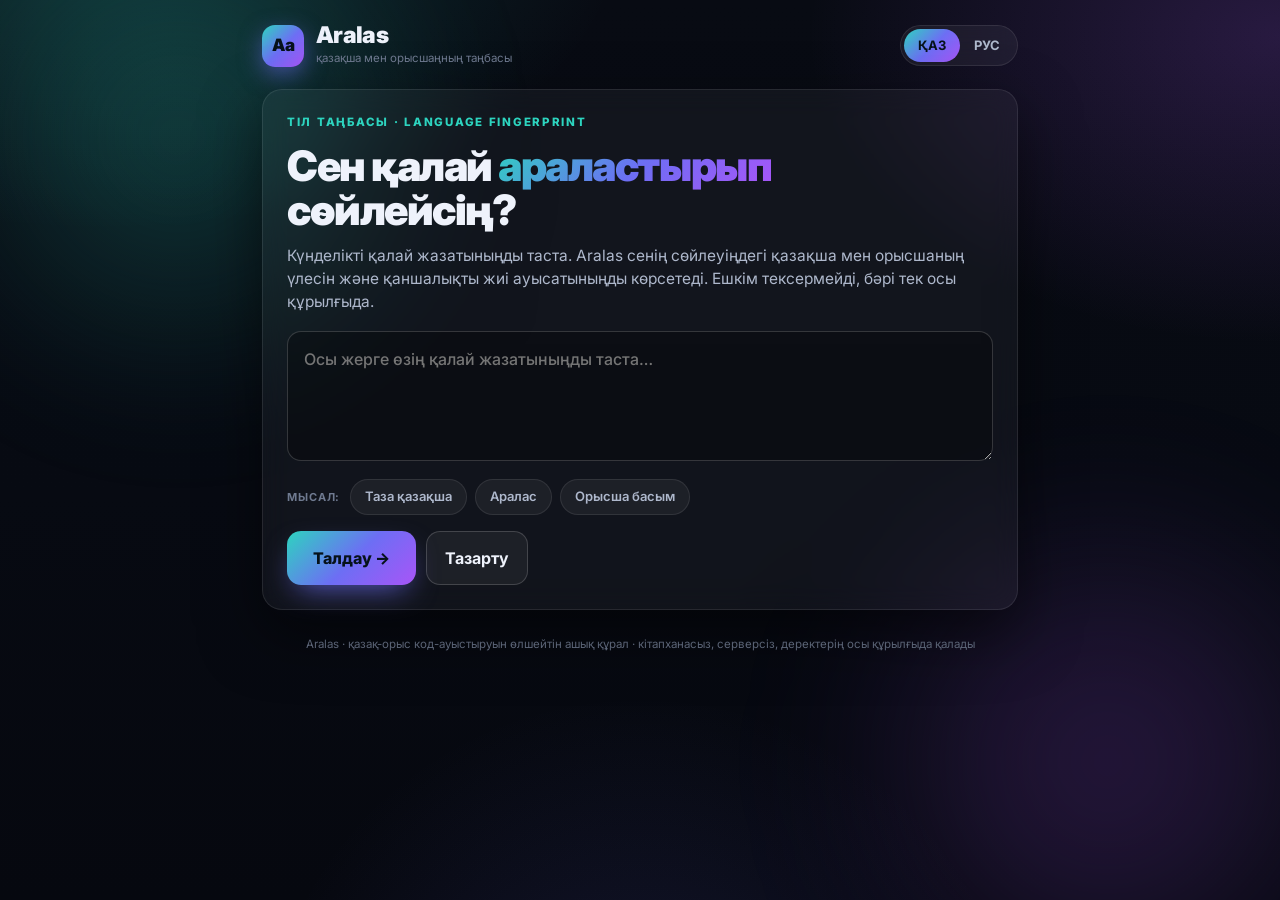
==== aralas/index.html @ 8d3ab1de "Add Aralas tech-project demo (Ramazan)" ====
<!doctype html>
<html lang="kk">
<head>
<meta charset="utf-8">
<meta name="viewport" content="width=device-width, initial-scale=1, viewport-fit=cover">
<title>Aralas — тіл таңбаң / твой языковой отпечаток</title>
<link rel="preconnect" href="https://fonts.googleapis.com">
<link rel="preconnect" href="https://fonts.gstatic.com" crossorigin>
<link href="https://fonts.googleapis.com/css2?family=Inter:wght@400;500;600;700;800;900&display=swap" rel="stylesheet">
<style>
  :root{
    --bg:#070a12; --ink:#eef2fb; --ts:#aeb8cc; --tm:#6f7a90;
    --card:rgba(255,255,255,.045); --line:rgba(255,255,255,.09); --line2:rgba(255,255,255,.17);
    --glass:rgba(255,255,255,.05);
    --kz:#2dd4bf; --ru:#8b5cf6; --amb:#f5b942; --lat:#38bdf8;
    --kz-bg:rgba(45,212,191,.16); --ru-bg:rgba(139,92,246,.18); --amb-bg:rgba(245,185,66,.16); --lat-bg:rgba(56,189,248,.16);
    --grad:linear-gradient(135deg,#2dd4bf 0%,#6d6ef4 52%,#a855f7 100%);
    --shadow:0 24px 60px rgba(0,0,0,.5); --r:20px;
  }
  *{box-sizing:border-box;margin:0;padding:0}
  html{-webkit-text-size-adjust:100%}
  body{font-family:'Inter',-apple-system,BlinkMacSystemFont,'Segoe UI',sans-serif;color:var(--ink);
    line-height:1.5;-webkit-font-smoothing:antialiased;min-height:100vh;overflow-x:hidden;
    padding:0 18px calc(50px + env(safe-area-inset-bottom));
    background:
      radial-gradient(900px 520px at 8% -8%, rgba(45,212,191,.18), transparent 58%),
      radial-gradient(860px 560px at 100% 4%, rgba(168,85,247,.20), transparent 55%),
      radial-gradient(700px 700px at 50% 120%, rgba(109,110,244,.14), transparent 55%),
      linear-gradient(180deg,#080b13,var(--bg) 55%,#06080f);
    background-attachment:fixed;}
  .aurora{position:fixed;inset:0;z-index:0;pointer-events:none;overflow:hidden}
  .orb{position:absolute;border-radius:50%;filter:blur(70px);opacity:.5}
  .orb1{top:-16%;left:-8%;width:560px;height:560px;background:radial-gradient(circle,rgba(45,212,191,.5),transparent 70%);animation:drift 24s ease-in-out infinite}
  .orb2{bottom:-18%;right:-10%;width:600px;height:600px;background:radial-gradient(circle,rgba(168,85,247,.45),transparent 70%);animation:drift 29s ease-in-out infinite 5s}
  @keyframes drift{0%,100%{transform:translateY(0) scale(1)}50%{transform:translateY(-40px) scale(1.07)}}
  @media(prefers-reduced-motion:reduce){.orb{animation:none}}
  .wrap{position:relative;z-index:1;max-width:760px;margin:0 auto;padding:24px 2px 60px}
  .num{font-variant-numeric:tabular-nums}

  .top{display:flex;align-items:center;justify-content:space-between;gap:12px;margin-bottom:22px}
  .brand{display:flex;align-items:center;gap:12px}
  .glyph{width:42px;height:42px;border-radius:13px;background:var(--grad);box-shadow:0 8px 22px rgba(109,110,244,.5);position:relative;flex:none}
  .glyph::after{content:"Aa";position:absolute;inset:0;display:flex;align-items:center;justify-content:center;font-weight:900;font-size:17px;color:#06121a}
  .bname{font-size:23px;font-weight:900;letter-spacing:-.03em;line-height:1}
  .btag{font-size:11.5px;color:var(--tm);margin-top:3px}
  .seg{display:inline-flex;background:var(--glass);border:1px solid var(--line);border-radius:50px;padding:3px;backdrop-filter:blur(10px)}
  .seg button{font:inherit;font-size:13px;font-weight:700;border:none;background:none;color:var(--ts);padding:7px 14px;border-radius:50px;cursor:pointer;transition:.18s}
  .seg button.on{background:var(--grad);color:#06121a}

  .card{background:var(--card);border:1px solid var(--line);border-radius:var(--r);padding:24px;
    backdrop-filter:blur(14px);box-shadow:var(--shadow)}
  .hero .eyebrow{font-size:11.5px;font-weight:800;letter-spacing:.15em;text-transform:uppercase;color:var(--kz);margin-bottom:12px}
  h1{font-size:clamp(28px,5.4vw,42px);font-weight:900;line-height:1.05;letter-spacing:-.035em;margin-bottom:12px}
  .grad-text{background:var(--grad);-webkit-background-clip:text;background-clip:text;-webkit-text-fill-color:transparent}
  .lead{color:var(--ts);font-size:15.5px;margin-bottom:18px}
  .ta{font:inherit;font-size:16px;font-weight:500;width:100%;min-height:130px;resize:vertical;
    background:rgba(0,0,0,.28);border:1px solid var(--line2);border-radius:14px;padding:15px 16px;color:var(--ink);line-height:1.6}
  .ta:focus{outline:none;border-color:var(--kz);box-shadow:0 0 0 3px rgba(45,212,191,.2)}
  .samples{display:flex;gap:8px;flex-wrap:wrap;margin:12px 0 4px}
  .samples .sl{font-size:11px;color:var(--tm);font-weight:700;text-transform:uppercase;letter-spacing:.08em;align-self:center;margin-right:2px}
  .sc{font:inherit;font-size:13px;font-weight:600;cursor:pointer;color:var(--ts);background:var(--glass);
    border:1px solid var(--line);border-radius:50px;padding:7px 14px;transition:.15s}
  .sc:hover{color:var(--ink);border-color:var(--line2);transform:translateY(-1px)}
  .row{display:flex;gap:10px;flex-wrap:wrap;margin-top:16px;align-items:center}
  .btn{font:inherit;font-weight:800;border:none;border-radius:14px;cursor:pointer;transition:transform .12s,filter .12s,box-shadow .12s;display:inline-flex;align-items:center;gap:8px}
  .btn-primary{background:var(--grad);color:#06121a;padding:15px 26px;font-size:16px;box-shadow:0 12px 30px -10px rgba(109,110,244,.8)}
  .btn-primary:hover{transform:translateY(-2px);filter:brightness(1.06)}
  .btn-primary:active{transform:scale(.98)}
  .btn-ghost{background:var(--glass);color:var(--ink);border:1px solid var(--line2);padding:14px 18px;font-weight:700}
  .btn-ghost:hover{border-color:var(--tm)}

  .results{margin-top:16px;display:none}
  .results.on{display:block;animation:fade .5s ease both}
  @keyframes fade{from{opacity:0;transform:translateY(14px)}to{opacity:1;transform:none}}
  .sectlbl{font-size:11px;letter-spacing:.13em;text-transform:uppercase;color:var(--tm);font-weight:800;margin-bottom:12px}

  /* fingerprint */
  .fp{font-size:18px;line-height:2;background:rgba(0,0,0,.22);border:1px solid var(--line);border-radius:14px;padding:18px 18px 14px;word-break:break-word}
  .w{border-radius:6px;padding:1px 3px;transition:background .3s}
  .w.kz{background:var(--kz-bg);color:#8ff3e6}
  .w.ru{background:var(--ru-bg);color:#c9b6fb}
  .w.amb{background:var(--amb-bg);color:#f6d38a}
  .w.lat{background:var(--lat-bg);color:#a7ddfb}
  .key{display:flex;gap:14px;flex-wrap:wrap;margin-top:12px;font-size:12px;color:var(--ts)}
  .key span{display:inline-flex;align-items:center;gap:6px}
  .key i{width:11px;height:11px;border-radius:4px;display:inline-block}

  /* metric tiles */
  .tiles{display:grid;grid-template-columns:repeat(3,1fr);gap:12px;margin:16px 0}
  @media(max-width:520px){.tiles{grid-template-columns:1fr}}
  .tile{background:var(--glass);border:1px solid var(--line);border-radius:16px;padding:18px}
  .tile .n{font-size:30px;font-weight:900;letter-spacing:-.03em;line-height:1}
  .tile .l{font-size:11.5px;font-weight:600;text-transform:uppercase;letter-spacing:.08em;color:var(--tm);margin-top:8px}

  /* mix bars */
  .bars{margin:6px 0}
  .brow{display:grid;grid-template-columns:112px 1fr 48px;align-items:center;gap:12px;margin:9px 0;font-size:13.5px}
  .brow .nm{color:var(--ts);font-weight:600}
  .brow .tk{height:14px;border-radius:8px;background:rgba(0,0,0,.34);overflow:hidden}
  .brow .fl{height:100%;border-radius:8px;width:0;transition:width .8s cubic-bezier(.4,0,.2,1)}
  .brow .vv{text-align:right;font-weight:800;font-variant-numeric:tabular-nums}

  .verdict{border-radius:var(--r);padding:20px 22px;margin-top:16px;border:1px solid var(--line2);
    background:linear-gradient(135deg,rgba(45,212,191,.1),rgba(168,85,247,.1))}
  .verdict .vt{font-size:22px;font-weight:900;letter-spacing:-.02em;margin-bottom:6px}
  .verdict .vd{color:var(--ts);font-size:14.5px}

  details.exp{margin-top:18px;border-top:1px solid var(--line);padding-top:14px}
  details.exp summary{cursor:pointer;list-style:none;display:flex;align-items:center;gap:8px;font-size:13px;font-weight:700;color:var(--kz)}
  details.exp summary::-webkit-details-marker{display:none}
  details.exp summary::before{content:"▸";transition:.2s;display:inline-block}
  details.exp[open] summary::before{transform:rotate(90deg)}
  details.exp p{color:var(--tm);font-size:13px;margin-top:10px;line-height:1.6}
  details.exp b{color:var(--ts)}
  footer{text-align:center;color:var(--tm);font-size:11.5px;padding:26px 0 6px}
  footer b{color:var(--ts)}
  .toast{position:fixed;left:50%;bottom:24px;transform:translateX(-50%);background:rgba(15,20,30,.95);
    border:1px solid var(--line2);color:var(--ink);padding:12px 20px;border-radius:50px;font-size:13.5px;font-weight:700;
    opacity:0;transition:.2s;pointer-events:none;z-index:20;backdrop-filter:blur(10px)}
  .toast.on{opacity:1}
</style>
</head>
<body>
<div class="aurora"><div class="orb orb1"></div><div class="orb orb2"></div></div>
<div class="wrap">
  <div class="top">
    <div class="brand"><div class="glyph"></div><div><div class="bname">Aralas</div><div class="btag" id="tag"></div></div></div>
    <div class="seg"><button data-l="kz" class="on">ҚАЗ</button><button data-l="ru">РУС</button></div>
  </div>

  <section class="card hero">
    <div class="eyebrow" id="eyebrow"></div>
    <h1 id="h1"></h1>
    <p class="lead" id="lead"></p>
    <textarea class="ta" id="ta" spellcheck="false"></textarea>
    <div class="samples" id="samples"></div>
    <div class="row">
      <button class="btn btn-primary" id="go"></button>
      <button class="btn btn-ghost" id="clr"></button>
    </div>
  </section>

  <section class="results" id="results">
    <div class="card">
      <div class="sectlbl" id="fpLbl"></div>
      <div class="fp" id="fp"></div>
      <div class="key" id="key"></div>

      <div class="tiles">
        <div class="tile"><div class="n" id="mDom">—</div><div class="l" id="lDom"></div></div>
        <div class="tile"><div class="n" id="mSwitch">—</div><div class="l" id="lSwitch"></div></div>
        <div class="tile"><div class="n" id="mWords">—</div><div class="l" id="lWords"></div></div>
      </div>

      <div class="sectlbl" id="mixLbl"></div>
      <div class="bars" id="bars"></div>

      <div class="verdict"><div class="vt" id="vTitle"></div><div class="vd" id="vDesc"></div></div>

      <div class="row">
        <button class="btn btn-primary" id="share"></button>
        <button class="btn btn-ghost" id="again"></button>
      </div>

      <details class="exp"><summary id="expS"></summary><p id="expB"></p></details>
    </div>
  </section>

  <footer id="footer"></footer>
</div>
<div class="toast" id="toast"></div>
<canvas id="cardCanvas" width="1080" height="1080" style="display:none"></canvas>

<script>
(function(){
"use strict";
const $=id=>document.getElementById(id);
let lang="kz";

/* ---------- language detection (heuristic, honest) ----------
   Kazakh and Russian share the Cyrillic alphabet, so perfect word-level detection
   is impossible. This is an ESTIMATE built from three signals:
   1) Kazakh has 9 unique letters (ә ғ қ ң ө ұ ү һ і) Russian never uses  -> Kazakh
   2) a lexicon of very common Russian words + a few Russian-only letters   -> Russian
   3) a lexicon of very common Kazakh words that use only shared letters    -> Kazakh
   Anything left over is "shared" (could be either). Latin-script tokens are flagged. */
const KZ_LETTERS=/[әғқңөұүһі]/;
const RU_ONLY=/[ёъэщ]/;
const LATIN=/[a-z]/i, CYR=/[а-яёәғқңөұүһі]/i;
const RU_WORDS=new Set(("и в не что это как я ты он она оно мы вы они был была было были если когда где для из по за до но а же бы ли уже ещё еще очень тоже потому чтобы который которая сейчас тогда здесь там всё все так вот да нет можно нужно надо хочу хочет будет есть меня тебя его её ее нас вас их мне тебе ему ей нам вам им себя свой своя мой моя твой наш ваш этот эта эти тот та те кто чей чем чём про над под при без через между более менее самый просто конечно спасибо привет пока хорошо плохо потом сегодня завтра вчера сколько почему зачем куда откуда или либо значит наверное кажется вообще именно даже почти чуть снова опять всегда никогда иногда часто редко много мало тут туда сюда сам сама сами свои этого этому только лишь пусть давай ладно окей блин типа короче вроде похоже была было будут будем буду можешь может нельзя должен должна хотя пока сразу теперь потому-что нибудь-то").split(" "));
const KZ_WORDS=new Set(("мен сен ол біз сіз бар жоқ деп сол осы мына ана бұл ма ба па ме бе пе да де та те ғой керек емес болады болды енді тағы содан сосын себебі өйткені сияқты туралы үшін менен сенен одан маған саған оған бізге сізге ол ма деген дейін кейін бойынша арқылы жайлы қой ғана тек әлі әрине рахмет сәлем қалай неге қашан қайда қанша жақсы жаман бүгін ертең кеше еді екен болатын болсын мынау анау сонау дегенмен бірақ солай былай осылай ешкім ешнәрсе барлығы бәрі кейбір біреу әркім әрбір бірнеше сондықтан иә ия жарайды дейді деді дейміз менің сенің оның біздің сіздің жаңа ескі үлкен кіші жақын алыс уақыт адам бала үй мектеп жыл түн таң кеш апта ай ертеңгі бүгінгі кешегі мұнда сонда осында қайдан неше сонымен яғни әсіресе тіпті мүлдем әрдайым кейде жиі сирек көп аз ия жарайды рас өтірік дұрыс бұрыс").split(" "));

function classify(w){
  const lw=w.toLowerCase();
  if(LATIN.test(w)&&!CYR.test(w)) return "lat";
  if(KZ_LETTERS.test(lw)) return "kz";
  if(KZ_WORDS.has(lw)) return "kz";
  if(RU_WORDS.has(lw)) return "ru";
  if(RU_ONLY.test(lw)) return "ru";
  return "amb";
}
function tokenize(text){
  const re=/([A-Za-zА-Яа-яЁёӘҒҚҢӨҰҮҺІәғқңөұүһі’']+)|([^A-Za-zА-Яа-яЁёӘҒҚҢӨҰҮҺІәғқңөұүһі’']+)/g;
  const out=[]; let m;
  while((m=re.exec(text))!==null){
    if(m[1]!=null) out.push({t:m[1],word:true,cat:classify(m[1])});
    else out.push({t:m[2],word:false});
  }
  return out;
}
function analyze(text){
  const toks=tokenize(text);
  const words=toks.filter(t=>t.word);
  const c={kz:0,ru:0,amb:0,lat:0};
  words.forEach(w=>c[w.cat]++);
  const W=words.length||1;
  // code-switch rate: among adjacent Kazakh/Russian words, % that flip language
  const seq=words.filter(w=>w.cat==="kz"||w.cat==="ru").map(w=>w.cat);
  let sw=0; for(let i=1;i<seq.length;i++) if(seq[i]!==seq[i-1]) sw++;
  const switchRate= seq.length>1 ? Math.round(sw/(seq.length-1)*100) : 0;
  const ident=c.kz+c.ru;
  const kzShare=ident?Math.round(c.kz/ident*100):0;
  const ruShare=ident?100-kzShare:0;
  return {toks,words:W,c,pct:{kz:Math.round(c.kz/W*100),ru:Math.round(c.ru/W*100),amb:Math.round(c.amb/W*100),lat:Math.round(c.lat/W*100)},switchRate,bilingual:seq.length,ident,kzShare,ruShare};
}

/* ---------- UI strings ---------- */
const T={
  kz:{ tag:"қазақша мен орысшаңның таңбасы",
    eyebrow:"Тіл таңбасы · Language fingerprint",
    h1:['Сен қалай ',' сөйлейсің?'], h1grad:"араластырып",
    lead:"Күнделікті қалай жазатыныңды таста. Aralas сенің сөйлеуіңдегі қазақша мен орысшаның үлесін және қаншалықты жиі ауысатыныңды көрсетеді. Ешкім тексермейді, бәрі тек осы құрылғыда.",
    go:"Талдау →", clr:"Тазарту", samplesL:"Мысал:",
    samples:[["Таза қазақша","Бүгін мектепте өте жақсы күн болды. Мұғалім бізге жаңа тақырып түсіндірді, мен барлық тапсырманы уақытында бітірдім."],
             ["Аралас","Сегодня в школе жаксы кун болды, мугалим жана тема тусиндирди, мен всё успел, потом уйге кайттым."],
             ["Орысша басым","Сегодня был хороший день, я успел сделать все дела, потом немного отдохнул, ну и кайттым уйге."]],
    fpLbl:"Сенің таңбаң", key:{kz:"қазақша",ru:"орысша",amb:"ортақ",lat:"латын/басқа"},
    lDom:"басым тіл", lSwitch:"ауысу жиілігі", lWords:"сөз саны",
    mixLbl:"Тілдердің үлесі", nmKz:"Қазақша",nmRu:"Орысша",nmAmb:"Ортақ сөздер",nmLat:"Латын/басқа",
    share:"Нәтижені бөлісу", again:"Қайта талдау",
    expS:"Бұл қалай есептеледі? (адал)",
    expB:"Қазақ пен орыс бір кириллицаны қолданады, сондықтан әр сөзді 100% дәл ажырату мүмкін емес. Aralas үш белгіден бағалайды: (1) тек қазақта бар әріптер (ә ғ қ ң ө ұ ү һ і), (2) жиі қолданылатын орыс сөздерінің тізімі, (3) ортақ әріппен жазылатын жиі қазақ сөздерінің тізімі. Қалғаны «ортақ» деп белгіленеді. Бұл — ойын әрі ой салатын бағалау құралы, ғылыми дәлдік емес.",
    footer:'Aralas · қазақ-орыс код-ауыстыруын өлшейтін ашық құрал · кітапханасыз, серверсіз, деректерің осы құрылғыда қалады',
    dom:{kz:"Қазақша",ru:"Орысша",mix:"Аралас",none:"—"},
    needMore:"Талдау үшін кемінде бірнеше сөз жаз.",
    copied:"Нәтиже көшірілді", saved:"Сурет сақталды",
    verdict:{
      heavy:["Нағыз аралас сөйлеуші","Сен екі тілді бір сөйлемде еркін араластырасың. Бұл — кемшілік емес, Қазақстанның шынайы дауысы, дәл Рамазанның зерттеуі өлшейтін код-ауыстыру."],
      kz:["Қазақ тілі басым","Сенің сөйлеуіңде қазақша жетекші. Орысша тек жанама рөлде кіріседі."],
      ru:["Орыс тілі басым","Сенің сөйлеуіңде орысша жетекші. Қазақша жұқа қабат ретінде көрінеді."],
      bal:["Тепе-тең қостілді","Екі тіл де мықты, бірақ сен оларды араластырмай, кезек-кезек қолданасың."],
      mix:["Аралас профиль","Ортасы — не таза бір тіл, не тұрақты ауысу. Тағы мәтін қосып көр."]}
  },
  ru:{ tag:"отпечаток твоего казахского и русского",
    eyebrow:"Языковой отпечаток · Language fingerprint",
    h1:['Как ты ',' говоришь?'], h1grad:"смешиваешь",
    lead:"Вставь, как ты обычно пишешь. Aralas покажет долю казахского и русского в твоей речи и как часто ты переключаешься между ними. Никто не проверяет, всё остаётся только на этом устройстве.",
    go:"Анализ →", clr:"Очистить", samplesL:"Пример:",
    samples:[["Чистый казахский","Бүгін мектепте өте жақсы күн болды. Мұғалім бізге жаңа тақырып түсіндірді, мен барлық тапсырманы уақытында бітірдім."],
             ["Смешанный","Сегодня в школе жаксы кун болды, мугалим жана тема тусиндирди, мен всё успел, потом уйге кайттым."],
             ["Русский преобладает","Сегодня был хороший день, я успел сделать все дела, потом немного отдохнул, ну и кайттым уйге."]],
    fpLbl:"Твой отпечаток", key:{kz:"казахский",ru:"русский",amb:"общие",lat:"латиница/другое"},
    lDom:"главный язык", lSwitch:"частота переключений", lWords:"слов",
    mixLbl:"Доли языков", nmKz:"Казахский",nmRu:"Русский",nmAmb:"Общие слова",nmLat:"Латиница/другое",
    share:"Поделиться", again:"Заново",
    expS:"Как это считается? (честно)",
    expB:"Казахский и русский используют одну кириллицу, поэтому идеально различить каждое слово нельзя. Aralas оценивает по трём признакам: (1) буквы, которые есть только в казахском (ә ғ қ ң ө ұ ү һ і), (2) список частых русских слов, (3) список частых казахских слов из общих букв. Остальное помечается «общим». Это игровой и осознающий инструмент-оценка, а не научная точность.",
    footer:'Aralas · открытый инструмент, измеряющий казахско-русское переключение · без библиотек и сервера, данные остаются на устройстве',
    dom:{kz:"Казахский",ru:"Русский",mix:"Смешанный",none:"—"},
    needMore:"Напиши хотя бы несколько слов для анализа.",
    copied:"Результат скопирован", saved:"Картинка сохранена",
    verdict:{
      heavy:["Настоящий переключатель","Ты свободно смешиваешь два языка в одной фразе. Это не дефект, а настоящий голос Казахстана — то самое переключение кодов, которое измеряет исследование Рамазана."],
      kz:["Казахский преобладает","В твоей речи ведёт казахский. Русский входит лишь как вспомогательный."],
      ru:["Русский преобладает","В твоей речи ведёт русский. Казахский виден тонким слоем."],
      bal:["Сбалансированный билингв","Оба языка сильны, но ты их не смешиваешь, а используешь по очереди."],
      mix:["Смешанный профиль","Середина — ни один язык не чист и нет устойчивого переключения. Добавь ещё текста."]}
  }
};
const t=()=>T[lang];

/* ---------- render ---------- */
let last=null;
function paintStatic(){
  const x=t();
  $("tag").textContent=x.tag;
  $("eyebrow").textContent=x.eyebrow;
  $("h1").innerHTML=x.h1[0]+'<span class="grad-text">'+x.h1grad+'</span>'+x.h1[1];
  $("lead").textContent=x.lead;
  $("go").textContent=x.go; $("clr").textContent=x.clr;
  $("ta").placeholder = lang==="kz" ? "Осы жерге өзің қалай жазатыныңды таста…" : "Вставь сюда, как ты обычно пишешь…";
  const sb=$("samples"); sb.innerHTML='<span class="sl">'+x.samplesL+'</span>';
  x.samples.forEach(([label,text])=>{const b=document.createElement("button");b.className="sc";b.textContent=label;b.onclick=()=>{$("ta").value=text;run();};sb.appendChild(b);});
  $("fpLbl").textContent=x.fpLbl; $("mixLbl").textContent=x.mixLbl;
  $("lDom").textContent=x.lDom; $("lSwitch").textContent=x.lSwitch; $("lWords").textContent=x.lWords;
  $("share").textContent=x.share; $("again").textContent=x.again;
  $("expS").textContent=x.expS; $("expB").textContent=x.expB;
  $("footer").innerHTML=x.footer;
  const k=x.key; $("key").innerHTML=
    `<span><i style="background:var(--kz)"></i>${k.kz}</span><span><i style="background:var(--ru)"></i>${k.ru}</span><span><i style="background:var(--amb)"></i>${k.amb}</span><span><i style="background:var(--lat)"></i>${k.lat}</span>`;
}
function toast(m){const el=$("toast");el.textContent=m;el.classList.add("on");setTimeout(()=>el.classList.remove("on"),1500);}
function esc(s){return s.replace(/[&<>]/g,c=>({"&":"&amp;","<":"&lt;",">":"&gt;"}[c]));}

function verdict(a){
  const x=t().verdict;
  // decide from the Kazakh-vs-Russian ratio among IDENTIFIABLE words, not % of total
  if(a.ident < Math.max(3, a.words*0.12)) return x.mix;   // too little we can tell apart
  if(a.switchRate>=28 && a.kzShare>=25 && a.ruShare>=25) return x.heavy;
  if(a.kzShare>=70) return x.kz;
  if(a.ruShare>=65) return x.ru;
  if(a.kzShare>=30 && a.ruShare>=30) return x.bal;
  return x.mix;
}
function domLang(a){const x=t().dom;if(a.ident<3)return x.none;if(Math.abs(a.kzShare-a.ruShare)<16)return x.mix;return a.kzShare>=a.ruShare?x.kz:x.ru;}

function run(){
  const text=$("ta").value.trim();
  if(text.split(/\s+/).filter(Boolean).length<2){toast(t().needMore);return;}
  const a=analyze(text); last=a;
  // fingerprint
  $("fp").innerHTML=a.toks.map(tk=>tk.word?`<span class="w ${tk.cat}">${esc(tk.t)}</span>`:esc(tk.t)).join("");
  // tiles
  $("mDom").textContent=domLang(a);
  $("mSwitch").textContent=a.switchRate+"%";
  $("mWords").textContent=a.words;
  // color the switch tile by intensity
  $("mSwitch").style.color = a.switchRate>=28?"var(--amb)":(a.switchRate>=12?"var(--kz)":"var(--ts)");
  // bars
  const x=t();
  const rows=[["nmKz",a.pct.kz,"var(--kz)"],["nmRu",a.pct.ru,"var(--ru)"],["nmAmb",a.pct.amb,"var(--amb)"],["nmLat",a.pct.lat,"var(--lat)"]];
  $("bars").innerHTML=rows.map(([k,v,c])=>`<div class="brow"><span class="nm">${x[k]}</span><span class="tk"><span class="fl" data-w="${v}" style="background:${c}"></span></span><span class="vv">${v}%</span></div>`).join("");
  requestAnimationFrame(()=>document.querySelectorAll(".fl").forEach(f=>f.style.width=f.dataset.w+"%"));
  // verdict
  const vd=verdict(a); $("vTitle").textContent=vd[0]; $("vDesc").textContent=vd[1];
  $("results").classList.add("on");
  $("results").scrollIntoView({behavior:"smooth",block:"start"});
}

/* ---------- share card ---------- */
function shareCard(){
  if(!last){return;}
  const a=last,x=t(),c=$("cardCanvas"),g=c.getContext("2d"),W=1080,H=1080,F="'Inter',-apple-system,Segoe UI,Roboto,Arial,sans-serif";
  g.fillStyle="#070a12";g.fillRect(0,0,W,H);
  const bg=g.createLinearGradient(0,0,W,H);bg.addColorStop(0,"rgba(45,212,191,.30)");bg.addColorStop(.55,"rgba(109,110,244,.16)");bg.addColorStop(1,"rgba(168,85,247,.24)");g.fillStyle=bg;g.fillRect(0,0,W,H);
  g.fillStyle="#0c1019";g.strokeStyle="rgba(255,255,255,.14)";g.lineWidth=3;g.beginPath();g.roundRect(60,60,W-120,H-120,44);g.fill();g.stroke();
  g.textAlign="center";
  g.fillStyle="#2dd4bf";g.font="800 42px "+F;g.fillText("ARALAS",W/2,175);
  g.fillStyle="#aeb8cc";g.font="500 30px "+F;g.fillText(x.tag,W/2,222);
  const vd=verdict(a);
  g.fillStyle="#ffffff";g.font="900 60px "+F;wrapText(g,vd[0],W/2,340,W-220,66);
  // three big numbers
  const cells=[[a.kzShare+"%",x.nmKz,"#2dd4bf"],[a.switchRate+"%",x.lSwitch,"#f5b942"],[a.ruShare+"%",x.nmRu,"#a855f7"]];
  cells.forEach((cl,i)=>{const cx=W/2+(i-1)*300;g.fillStyle=cl[2];g.font="900 100px "+F;g.fillText(cl[0],cx,600);
    g.fillStyle="#aeb8cc";g.font="500 30px "+F;g.fillText(cl[1],cx,650);});
  // mini stacked bar
  const bx=170,bw=W-340,by=720,bh=34;const seg=[[a.pct.kz,"#2dd4bf"],[a.pct.ru,"#a855f7"],[a.pct.amb,"#f5b942"],[a.pct.lat,"#38bdf8"]];
  let cur=bx;g.save();roundRectPath(g,bx,by,bw,bh,17);g.clip();seg.forEach(s=>{const w=bw*s[0]/100;g.fillStyle=s[1];g.fillRect(cur,by,w+1,bh);cur+=w;});g.restore();
  g.fillStyle="#6f7a90";g.font="400 30px "+F;g.fillText(lang==="kz"?"өз тіл таңбаңды өлше →":"измерь свой отпечаток →",W/2,860);
  g.fillStyle="#8892a6";g.font="600 30px "+F;g.fillText("aralas",W/2,960);
  c.toBlob(b=>{const file=new File([b],"aralas.png",{type:"image/png"});
    if(navigator.canShare&&navigator.canShare({files:[file]})){navigator.share({files:[file],title:"Aralas"}).catch(()=>{});return;}
    const aEl=document.createElement("a");aEl.href=URL.createObjectURL(b);aEl.download="aralas.png";document.body.appendChild(aEl);aEl.click();aEl.remove();toast(x.saved);},"image/png");
}
function roundRectPath(g,x,y,w,h,r){g.beginPath();g.moveTo(x+r,y);g.arcTo(x+w,y,x+w,y+h,r);g.arcTo(x+w,y+h,x,y+h,r);g.arcTo(x,y+h,x,y,r);g.arcTo(x,y,x+w,y,r);g.closePath();}
function wrapText(g,text,cx,y,maxW,lh){const words=text.split(" ");let line="",yy=y;words.forEach(w=>{const test=line?line+" "+w:w;if(g.measureText(test).width>maxW&&line){g.fillText(line,cx,yy);line=w;yy+=lh;}else line=test;});g.fillText(line,cx,yy);}

/* ---------- wire ---------- */
$("go").onclick=run;
$("again").onclick=()=>{$("results").classList.remove("on");$("ta").focus();};
$("clr").onclick=()=>{$("ta").value="";$("results").classList.remove("on");$("ta").focus();};
$("share").onclick=shareCard;
document.querySelectorAll(".seg button").forEach(b=>b.onclick=()=>{
  lang=b.dataset.l;document.documentElement.lang=lang==="kz"?"kk":"ru";
  document.querySelectorAll(".seg button").forEach(x=>x.classList.toggle("on",x===b));
  paintStatic(); if(last&&$("results").classList.contains("on")) run();
});
paintStatic();
})();
</script>
</body>
</html>
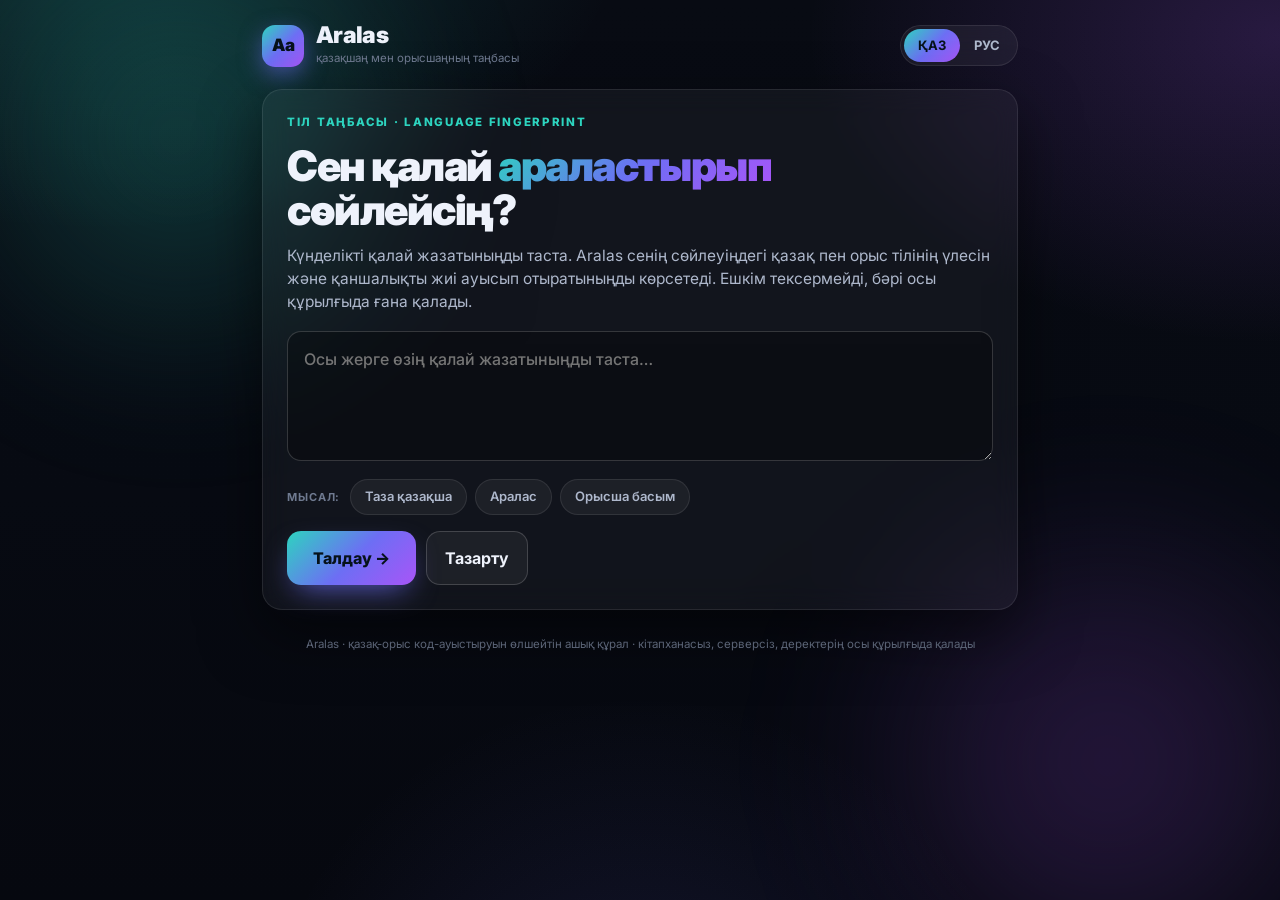
==== commit 0d558806: "Aralas: clean Kazakh copy pass (grammar + register)" ====
--- a/aralas/index.html
+++ b/aralas/index.html
@@ -226,10 +226,10 @@
 
 /* ---------- UI strings ---------- */
 const T={
-  kz:{ tag:"қазақша мен орысшаңның таңбасы",
+  kz:{ tag:"қазақшаң мен орысшаңның таңбасы",
     eyebrow:"Тіл таңбасы · Language fingerprint",
     h1:['Сен қалай ',' сөйлейсің?'], h1grad:"араластырып",
-    lead:"Күнделікті қалай жазатыныңды таста. Aralas сенің сөйлеуіңдегі қазақша мен орысшаның үлесін және қаншалықты жиі ауысатыныңды көрсетеді. Ешкім тексермейді, бәрі тек осы құрылғыда.",
+    lead:"Күнделікті қалай жазатыныңды таста. Aralas сенің сөйлеуіңдегі қазақ пен орыс тілінің үлесін және қаншалықты жиі ауысып отыратыныңды көрсетеді. Ешкім тексермейді, бәрі осы құрылғыда ғана қалады.",
     go:"Талдау →", clr:"Тазарту", samplesL:"Мысал:",
     samples:[["Таза қазақша","Бүгін мектепте өте жақсы күн болды. Мұғалім бізге жаңа тақырып түсіндірді, мен барлық тапсырманы уақытында бітірдім."],
              ["Аралас","Сегодня в школе жаксы кун болды, мугалим жана тема тусиндирди, мен всё успел, потом уйге кайттым."],
@@ -238,18 +238,18 @@
     lDom:"басым тіл", lSwitch:"ауысу жиілігі", lWords:"сөз саны",
     mixLbl:"Тілдердің үлесі", nmKz:"Қазақша",nmRu:"Орысша",nmAmb:"Ортақ сөздер",nmLat:"Латын/басқа",
     share:"Нәтижені бөлісу", again:"Қайта талдау",
-    expS:"Бұл қалай есептеледі? (адал)",
-    expB:"Қазақ пен орыс бір кириллицаны қолданады, сондықтан әр сөзді 100% дәл ажырату мүмкін емес. Aralas үш белгіден бағалайды: (1) тек қазақта бар әріптер (ә ғ қ ң ө ұ ү һ і), (2) жиі қолданылатын орыс сөздерінің тізімі, (3) ортақ әріппен жазылатын жиі қазақ сөздерінің тізімі. Қалғаны «ортақ» деп белгіленеді. Бұл — ойын әрі ой салатын бағалау құралы, ғылыми дәлдік емес.",
+    expS:"Бұл қалай есептеледі? (шынын айтсақ)",
+    expB:"Қазақ пен орыс тілі бір әліпбиді — кириллицаны қолданады, сондықтан әр сөзді 100% дәл ажырату мүмкін емес. Aralas үш белгі бойынша бағалайды: (1) тек қазақ тілінде бар әріптер (ә ғ қ ң ө ұ ү һ і), (2) жиі қолданылатын орыс сөздерінің тізімі, (3) ортақ әріптермен жазылатын жиі қазақ сөздерінің тізімі. Қалғаны «ортақ» деп белгіленеді. Бұл — ойын әрі ой салатын бағалау құралы, ғылыми дәлдік емес.",
     footer:'Aralas · қазақ-орыс код-ауыстыруын өлшейтін ашық құрал · кітапханасыз, серверсіз, деректерің осы құрылғыда қалады',
     dom:{kz:"Қазақша",ru:"Орысша",mix:"Аралас",none:"—"},
     needMore:"Талдау үшін кемінде бірнеше сөз жаз.",
     copied:"Нәтиже көшірілді", saved:"Сурет сақталды",
     verdict:{
       heavy:["Нағыз аралас сөйлеуші","Сен екі тілді бір сөйлемде еркін араластырасың. Бұл — кемшілік емес, Қазақстанның шынайы дауысы, дәл Рамазанның зерттеуі өлшейтін код-ауыстыру."],
-      kz:["Қазақ тілі басым","Сенің сөйлеуіңде қазақша жетекші. Орысша тек жанама рөлде кіріседі."],
-      ru:["Орыс тілі басым","Сенің сөйлеуіңде орысша жетекші. Қазақша жұқа қабат ретінде көрінеді."],
+      kz:["Қазақ тілі басым","Сенің сөйлеуіңде қазақ тілі жетекші. Орыс тілі тек қосымша рөл атқарады."],
+      ru:["Орыс тілі басым","Сенің сөйлеуіңде орыс тілі жетекші. Қазақ тілі жұқа қабат болып қана көрінеді."],
       bal:["Тепе-тең қостілді","Екі тіл де мықты, бірақ сен оларды араластырмай, кезек-кезек қолданасың."],
-      mix:["Аралас профиль","Ортасы — не таза бір тіл, не тұрақты ауысу. Тағы мәтін қосып көр."]}
+      mix:["Аралас профиль","Нәтиже ортада: не таза бір тіл, не тұрақты ауысу байқалмайды. Тағы мәтін қосып көр."]}
   },
   ru:{ tag:"отпечаток твоего казахского и русского",
     eyebrow:"Языковой отпечаток · Language fingerprint",
